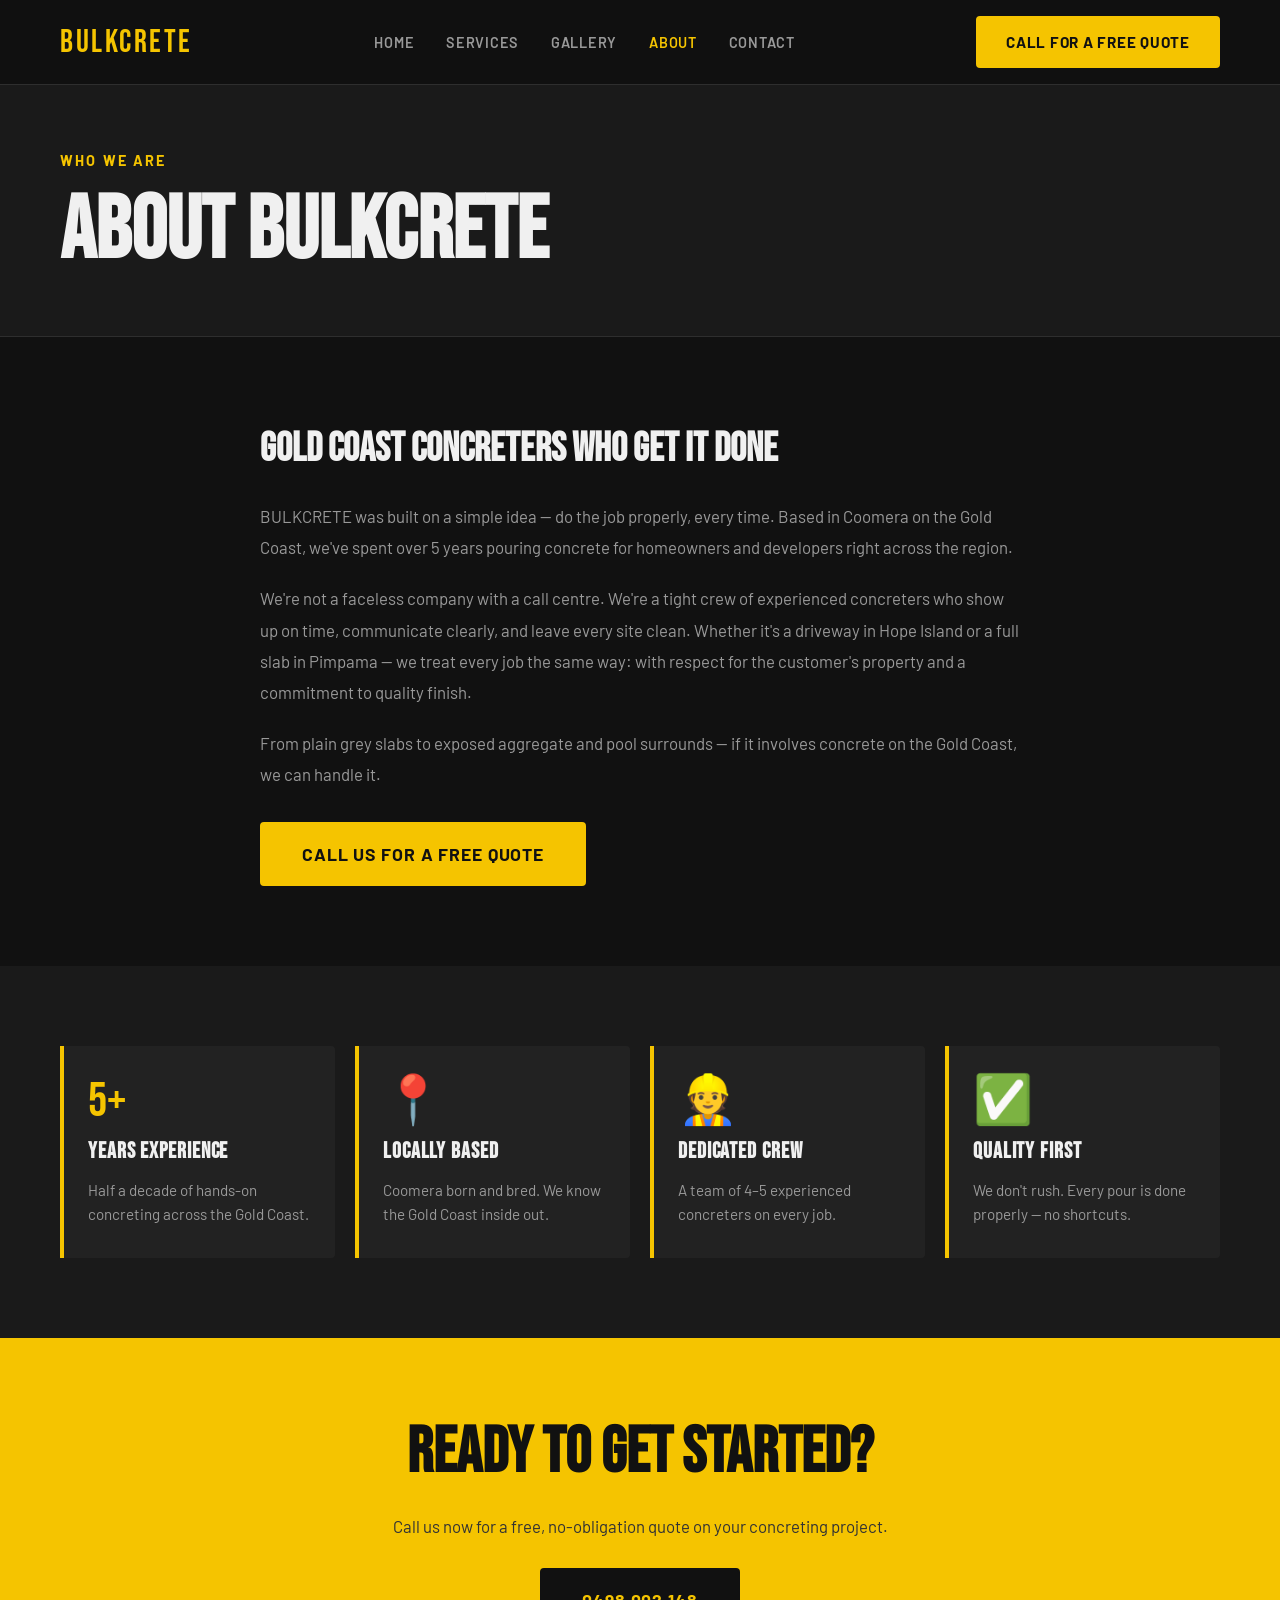
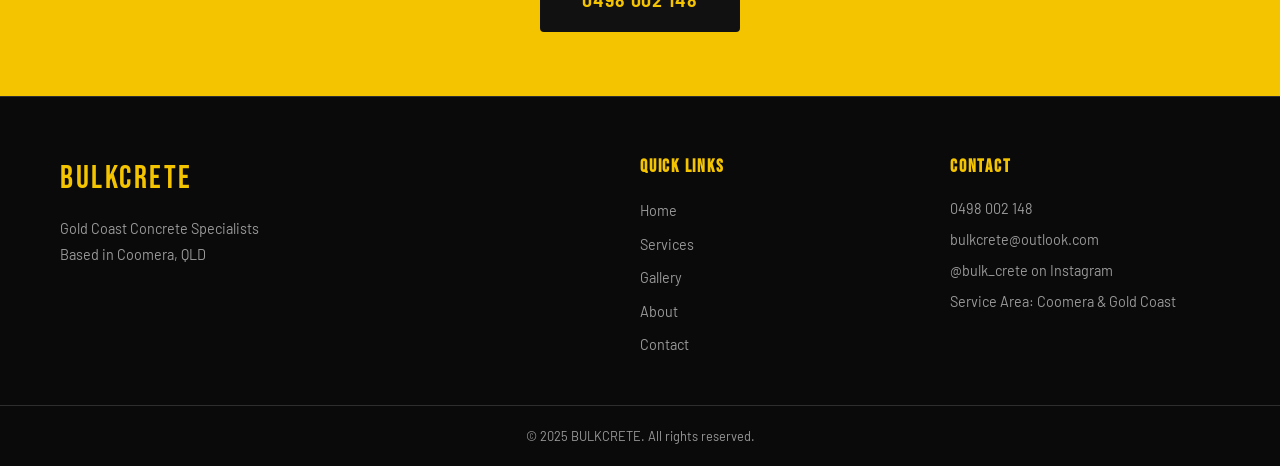
==== about.html @ e26b2277 "Initial commit — BULKCRETE website" ====
<!DOCTYPE html>
<html lang="en">
<head>
  <meta charset="UTF-8" />
  <meta name="viewport" content="width=device-width, initial-scale=1.0" />
  <meta name="description" content="About BULKCRETE — Gold Coast concrete specialists based in Coomera with 5+ years experience." />
  <title>About | BULKCRETE Gold Coast</title>
  <link rel="stylesheet" href="src/css/style.css" />
  <link rel="preconnect" href="https://fonts.googleapis.com" />
  <link rel="preconnect" href="https://fonts.gstatic.com" crossorigin />
  <link href="https://fonts.googleapis.com/css2?family=Bebas+Neue&family=Barlow:wght@400;500;600;700&display=swap" rel="stylesheet" />
</head>
<body>

  <header class="site-header">
    <div class="container header-inner">
      <a href="index.html" class="logo"><span class="logo-text">BULKCRETE</span></a>
      <nav class="main-nav">
        <button class="nav-toggle" aria-label="Open menu">&#9776;</button>
        <ul class="nav-list">
          <li><a href="index.html">Home</a></li>
          <li><a href="services.html">Services</a></li>
          <li><a href="gallery.html">Gallery</a></li>
          <li><a href="about.html">About</a></li>
          <li><a href="contact.html">Contact</a></li>
        </ul>
      </nav>
      <a href="tel:0498002148" class="btn btn-primary header-cta">Call for a Free Quote</a>
    </div>
  </header>

  <section class="page-hero" style="background:var(--color-surface);padding:4rem 0 3rem;border-bottom:1px solid var(--color-border);">
    <div class="container">
      <p class="hero-eyebrow">Who We Are</p>
      <h1 style="font-family:var(--font-heading);font-size:clamp(3rem,7vw,5.5rem);text-transform:uppercase;line-height:1;margin-bottom:0.75rem;">About BULKCRETE</h1>
    </div>
  </section>

  <section class="section-pad">
    <div class="container" style="max-width:800px;">
      <h2 style="font-family:var(--font-heading);font-size:2.5rem;text-transform:uppercase;margin-bottom:1.25rem;">Gold Coast Concreters Who Get It Done</h2>
      <p style="color:var(--color-text-muted);font-size:1.05rem;line-height:1.85;margin-bottom:1.25rem;">
        BULKCRETE was built on a simple idea — do the job properly, every time. Based in Coomera on the Gold Coast, we've spent over 5 years pouring concrete for homeowners and developers right across the region.
      </p>
      <p style="color:var(--color-text-muted);font-size:1.05rem;line-height:1.85;margin-bottom:1.25rem;">
        We're not a faceless company with a call centre. We're a tight crew of experienced concreters who show up on time, communicate clearly, and leave every site clean. Whether it's a driveway in Hope Island or a full slab in Pimpama — we treat every job the same way: with respect for the customer's property and a commitment to quality finish.
      </p>
      <p style="color:var(--color-text-muted);font-size:1.05rem;line-height:1.85;margin-bottom:2rem;">
        From plain grey slabs to exposed aggregate and pool surrounds — if it involves concrete on the Gold Coast, we can handle it.
      </p>
      <a href="tel:0498002148" class="btn btn-primary btn-large">Call Us for a Free Quote</a>
    </div>
  </section>

  <section class="section-pad section-dark">
    <div class="container">
      <div class="why-grid">
        <div class="why-card">
          <span class="why-number">5+</span>
          <h3>Years Experience</h3>
          <p>Half a decade of hands-on concreting across the Gold Coast.</p>
        </div>
        <div class="why-card">
          <span class="why-number">📍</span>
          <h3>Locally Based</h3>
          <p>Coomera born and bred. We know the Gold Coast inside out.</p>
        </div>
        <div class="why-card">
          <span class="why-number">👷</span>
          <h3>Dedicated Crew</h3>
          <p>A team of 4–5 experienced concreters on every job.</p>
        </div>
        <div class="why-card">
          <span class="why-number">✅</span>
          <h3>Quality First</h3>
          <p>We don't rush. Every pour is done properly — no shortcuts.</p>
        </div>
      </div>
    </div>
  </section>

  <section class="cta-banner">
    <div class="container cta-banner-inner">
      <h2>Ready to Get Started?</h2>
      <p>Call us now for a free, no-obligation quote on your concreting project.</p>
      <a href="tel:0498002148" class="btn btn-primary btn-large">0498 002 148</a>
    </div>
  </section>

  <footer class="site-footer">
    <div class="container footer-inner">
      <div class="footer-brand">
        <span class="logo-text">BULKCRETE</span>
        <p>Gold Coast Concrete Specialists<br/>Based in Coomera, QLD</p>
      </div>
      <div class="footer-nav">
        <h4>Quick Links</h4>
        <ul>
          <li><a href="index.html">Home</a></li>
          <li><a href="services.html">Services</a></li>
          <li><a href="gallery.html">Gallery</a></li>
          <li><a href="about.html">About</a></li>
          <li><a href="contact.html">Contact</a></li>
        </ul>
      </div>
      <div class="footer-contact">
        <h4>Contact</h4>
        <p><a href="tel:0498002148">0498 002 148</a></p>
        <p><a href="mailto:bulkcrete@outlook.com">bulkcrete@outlook.com</a></p>
        <p><a href="https://www.instagram.com/bulk_crete" target="_blank">@bulk_crete on Instagram</a></p>
        <p>Service Area: Coomera & Gold Coast</p>
      </div>
    </div>
    <div class="footer-bottom">
      <p>&copy; 2025 BULKCRETE. All rights reserved.</p>
    </div>
  </footer>

  <script src="src/js/main.js"></script>
</body>
</html>
---- src/css/style.css ----
/* ========================================
   BULKCRETE — Main Stylesheet
   Design: Industrial, bold, masculine
   Palette: Charcoal + High-vis Yellow
   ======================================== */

/* ---- CSS Variables ---- */
:root {
  --color-bg: #111111;
  --color-surface: #1a1a1a;
  --color-surface-2: #222222;
  --color-accent: #f5c400;       /* High-vis yellow */
  --color-accent-dark: #c49b00;
  --color-text: #f0f0f0;
  --color-text-muted: #999999;
  --color-border: #2e2e2e;

  --font-heading: 'Bebas Neue', sans-serif;
  --font-body: 'Barlow', sans-serif;

  --radius: 4px;
  --transition: 0.2s ease;

  --container-max: 1200px;
  --container-pad: 1.25rem;

  --section-pad: 5rem 0;
}

/* ---- Reset ---- */
*, *::before, *::after { box-sizing: border-box; margin: 0; padding: 0; }
html { scroll-behavior: smooth; }
body {
  background: var(--color-bg);
  color: var(--color-text);
  font-family: var(--font-body);
  font-size: 1rem;
  line-height: 1.6;
  -webkit-font-smoothing: antialiased;
}
img { display: block; max-width: 100%; height: auto; }
a { color: inherit; text-decoration: none; }
ul { list-style: none; }

/* ---- Utility ---- */
.container {
  max-width: var(--container-max);
  margin: 0 auto;
  padding: 0 var(--container-pad);
}

.section-pad { padding: var(--section-pad); }

.section-dark {
  background: var(--color-surface);
}

.section-title {
  font-family: var(--font-heading);
  font-size: clamp(2.2rem, 5vw, 3.5rem);
  letter-spacing: 0.02em;
  text-transform: uppercase;
  color: var(--color-text);
  margin-bottom: 0.5rem;
}

.section-sub {
  color: var(--color-text-muted);
  font-size: 1.05rem;
  margin-bottom: 2.5rem;
}

.section-cta {
  text-align: center;
  margin-top: 2.5rem;
}

/* ---- Buttons ---- */
.btn {
  display: inline-block;
  padding: 0.75rem 1.75rem;
  border-radius: var(--radius);
  font-family: var(--font-body);
  font-weight: 700;
  font-size: 0.95rem;
  letter-spacing: 0.05em;
  text-transform: uppercase;
  cursor: pointer;
  border: 2px solid transparent;
  transition: var(--transition);
}

.btn-primary {
  background: var(--color-accent);
  color: #111;
  border-color: var(--color-accent);
}
.btn-primary:hover {
  background: var(--color-accent-dark);
  border-color: var(--color-accent-dark);
}

.btn-secondary {
  background: transparent;
  color: var(--color-accent);
  border-color: var(--color-accent);
}
.btn-secondary:hover {
  background: var(--color-accent);
  color: #111;
}

.btn-large {
  padding: 1rem 2.5rem;
  font-size: 1.1rem;
}

/* ========================================
   HEADER
   ======================================== */
.site-header {
  position: sticky;
  top: 0;
  z-index: 100;
  background: rgba(17,17,17,0.97);
  backdrop-filter: blur(8px);
  border-bottom: 1px solid var(--color-border);
}

.header-inner {
  display: flex;
  align-items: center;
  justify-content: space-between;
  padding-top: 1rem;
  padding-bottom: 1rem;
  gap: 1rem;
}

.logo-text {
  font-family: var(--font-heading);
  font-size: 2rem;
  letter-spacing: 0.08em;
  color: var(--color-accent);
}

.logo img { height: 48px; width: auto; }

.main-nav { display: flex; align-items: center; }

.nav-list {
  display: flex;
  gap: 2rem;
}

.nav-list a {
  font-weight: 600;
  font-size: 0.9rem;
  letter-spacing: 0.05em;
  text-transform: uppercase;
  color: var(--color-text-muted);
  transition: var(--transition);
}
.nav-list a:hover { color: var(--color-accent); }

.nav-toggle {
  display: none;
  background: none;
  border: none;
  color: var(--color-text);
  font-size: 1.5rem;
  cursor: pointer;
}

.header-cta { white-space: nowrap; }

/* ========================================
   HERO
   ======================================== */
.hero {
  position: relative;
  min-height: 90vh;
  display: flex;
  align-items: center;

  background-image: url('../assets/images/driveway-4.jpg');
  background-size: cover;
  background-position: center;

  /* Fallback if no image yet */
  background-color: #1a1a1a;
}

.hero-overlay {
  position: absolute;
  inset: 0;
  background: linear-gradient(
    to right,
    rgba(0,0,0,0.85) 0%,
    rgba(0,0,0,0.4) 100%
  );
}

.hero-content {
  position: relative;
  z-index: 1;
  max-width: 650px;
}

.hero-eyebrow {
  font-size: 0.9rem;
  font-weight: 700;
  letter-spacing: 0.15em;
  text-transform: uppercase;
  color: var(--color-accent);
  margin-bottom: 1rem;
}

.hero-headline {
  font-family: var(--font-heading);
  font-size: clamp(4rem, 10vw, 7rem);
  line-height: 0.95;
  text-transform: uppercase;
  letter-spacing: 0.02em;
  color: var(--color-text);
  margin-bottom: 1.25rem;
}

.hero-sub {
  font-size: 1.1rem;
  color: rgba(240,240,240,0.8);
  margin-bottom: 2rem;
  max-width: 460px;
}

/* ========================================
   SERVICES OVERVIEW
   ======================================== */
.services-grid {
  display: grid;
  grid-template-columns: repeat(auto-fit, minmax(280px, 1fr));
  gap: 1.25rem;
}

.service-card {
  background: var(--color-surface);
  border: 1px solid var(--color-border);
  border-radius: var(--radius);
  padding: 2rem 1.75rem;
  transition: var(--transition);
  display: block;
}

.service-card:hover {
  border-color: var(--color-accent);
  transform: translateY(-3px);
}

.service-icon {
  font-size: 2rem;
  margin-bottom: 0.75rem;
}

.service-card h3 {
  font-family: var(--font-heading);
  font-size: 1.5rem;
  letter-spacing: 0.05em;
  text-transform: uppercase;
  color: var(--color-text);
  margin-bottom: 0.5rem;
}

.service-card p {
  color: var(--color-text-muted);
  font-size: 0.95rem;
}

/* ========================================
   WHY BULKCRETE
   ======================================== */
.why-grid {
  display: grid;
  grid-template-columns: repeat(auto-fit, minmax(220px, 1fr));
  gap: 1.25rem;
}

.why-card {
  background: var(--color-surface-2);
  border-left: 4px solid var(--color-accent);
  padding: 2rem 1.5rem;
  border-radius: 0 var(--radius) var(--radius) 0;
}

.why-number {
  display: block;
  font-family: var(--font-heading);
  font-size: 3rem;
  color: var(--color-accent);
  line-height: 1;
  margin-bottom: 0.5rem;
}

.why-card h3 {
  font-family: var(--font-heading);
  font-size: 1.4rem;
  letter-spacing: 0.04em;
  text-transform: uppercase;
  margin-bottom: 0.5rem;
}

.why-card p {
  color: var(--color-text-muted);
  font-size: 0.95rem;
}

/* ========================================
   GALLERY PREVIEW
   ======================================== */
.gallery-grid {
  display: grid;
  grid-template-columns: repeat(3, 1fr);
  gap: 0.75rem;
}

.gallery-item {
  aspect-ratio: 4/3;
  overflow: hidden;
  border-radius: var(--radius);
  background: var(--color-surface-2);
}

.gallery-item img {
  width: 100%;
  height: 100%;
  object-fit: cover;
  transition: transform 0.3s ease;
}
.gallery-item:hover img { transform: scale(1.04); }

/* Placeholder styling — remove when real photos added */
.placeholder-img {
  display: flex;
  align-items: center;
  justify-content: center;
  color: var(--color-text-muted);
  font-size: 0.85rem;
  border: 1px dashed var(--color-border);
}

/* ========================================
   TESTIMONIALS
   ======================================== */
.testimonials-grid {
  display: grid;
  grid-template-columns: repeat(auto-fit, minmax(280px, 1fr));
  gap: 1.25rem;
}

.testimonial-card {
  background: var(--color-surface-2);
  border-radius: var(--radius);
  padding: 2rem;
  border-top: 3px solid var(--color-accent);
}

.testimonial-text {
  font-size: 1rem;
  font-style: italic;
  color: var(--color-text);
  margin-bottom: 1rem;
  line-height: 1.7;
}

.testimonial-author {
  font-size: 0.85rem;
  font-weight: 700;
  letter-spacing: 0.05em;
  text-transform: uppercase;
  color: var(--color-accent);
}

/* ========================================
   CTA BANNER
   ======================================== */
.cta-banner {
  background: var(--color-accent);
  padding: 4rem 0;
}

.cta-banner-inner {
  text-align: center;
}

.cta-banner h2 {
  font-family: var(--font-heading);
  font-size: clamp(2.5rem, 5vw, 4rem);
  text-transform: uppercase;
  color: #111;
  margin-bottom: 0.5rem;
}

.cta-banner p {
  color: #333;
  font-size: 1.05rem;
  margin-bottom: 1.75rem;
}

.cta-banner .btn-primary {
  background: #111;
  color: var(--color-accent);
  border-color: #111;
}
.cta-banner .btn-primary:hover {
  background: #000;
}

/* ========================================
   FOOTER
   ======================================== */
.site-footer {
  background: #0a0a0a;
  border-top: 1px solid var(--color-border);
  padding-top: 3.5rem;
}

.footer-inner {
  display: grid;
  grid-template-columns: 2fr 1fr 1fr;
  gap: 2.5rem;
  padding-bottom: 3rem;
}

.footer-brand .logo-text {
  display: block;
  margin-bottom: 0.75rem;
}

.footer-brand p {
  color: var(--color-text-muted);
  font-size: 0.9rem;
  line-height: 1.8;
}

.footer-nav h4,
.footer-contact h4 {
  font-family: var(--font-heading);
  font-size: 1.1rem;
  letter-spacing: 0.1em;
  text-transform: uppercase;
  color: var(--color-accent);
  margin-bottom: 1rem;
}

.footer-nav ul { display: flex; flex-direction: column; gap: 0.5rem; }
.footer-nav a {
  color: var(--color-text-muted);
  font-size: 0.9rem;
  transition: var(--transition);
}
.footer-nav a:hover { color: var(--color-text); }

.footer-contact p {
  color: var(--color-text-muted);
  font-size: 0.9rem;
  margin-bottom: 0.5rem;
}
.footer-contact a:hover { color: var(--color-accent); }

.footer-bottom {
  border-top: 1px solid var(--color-border);
  padding: 1.25rem 0;
  text-align: center;
}
.footer-bottom p {
  color: var(--color-text-muted);
  font-size: 0.8rem;
}

/* ========================================
   MOBILE — RESPONSIVE
   ======================================== */
@media (max-width: 768px) {
  :root { --section-pad: 3.5rem 0; }

  .header-cta { display: none; }

  .nav-toggle { display: block; }

  .nav-list {
    display: none;
    position: absolute;
    top: 100%;
    left: 0;
    right: 0;
    background: var(--color-bg);
    flex-direction: column;
    gap: 0;
    border-top: 1px solid var(--color-border);
    border-bottom: 1px solid var(--color-border);
  }

  .nav-list.open { display: flex; }

  .nav-list li a {
    display: block;
    padding: 1rem 1.25rem;
    border-bottom: 1px solid var(--color-border);
  }

  .gallery-grid {
    grid-template-columns: repeat(2, 1fr);
  }

  .footer-inner {
    grid-template-columns: 1fr;
    gap: 2rem;
  }

  .hero { min-height: 85vh; }
}

@media (max-width: 480px) {
  .gallery-grid { grid-template-columns: 1fr 1fr; }
  .services-grid { grid-template-columns: 1fr; }
}
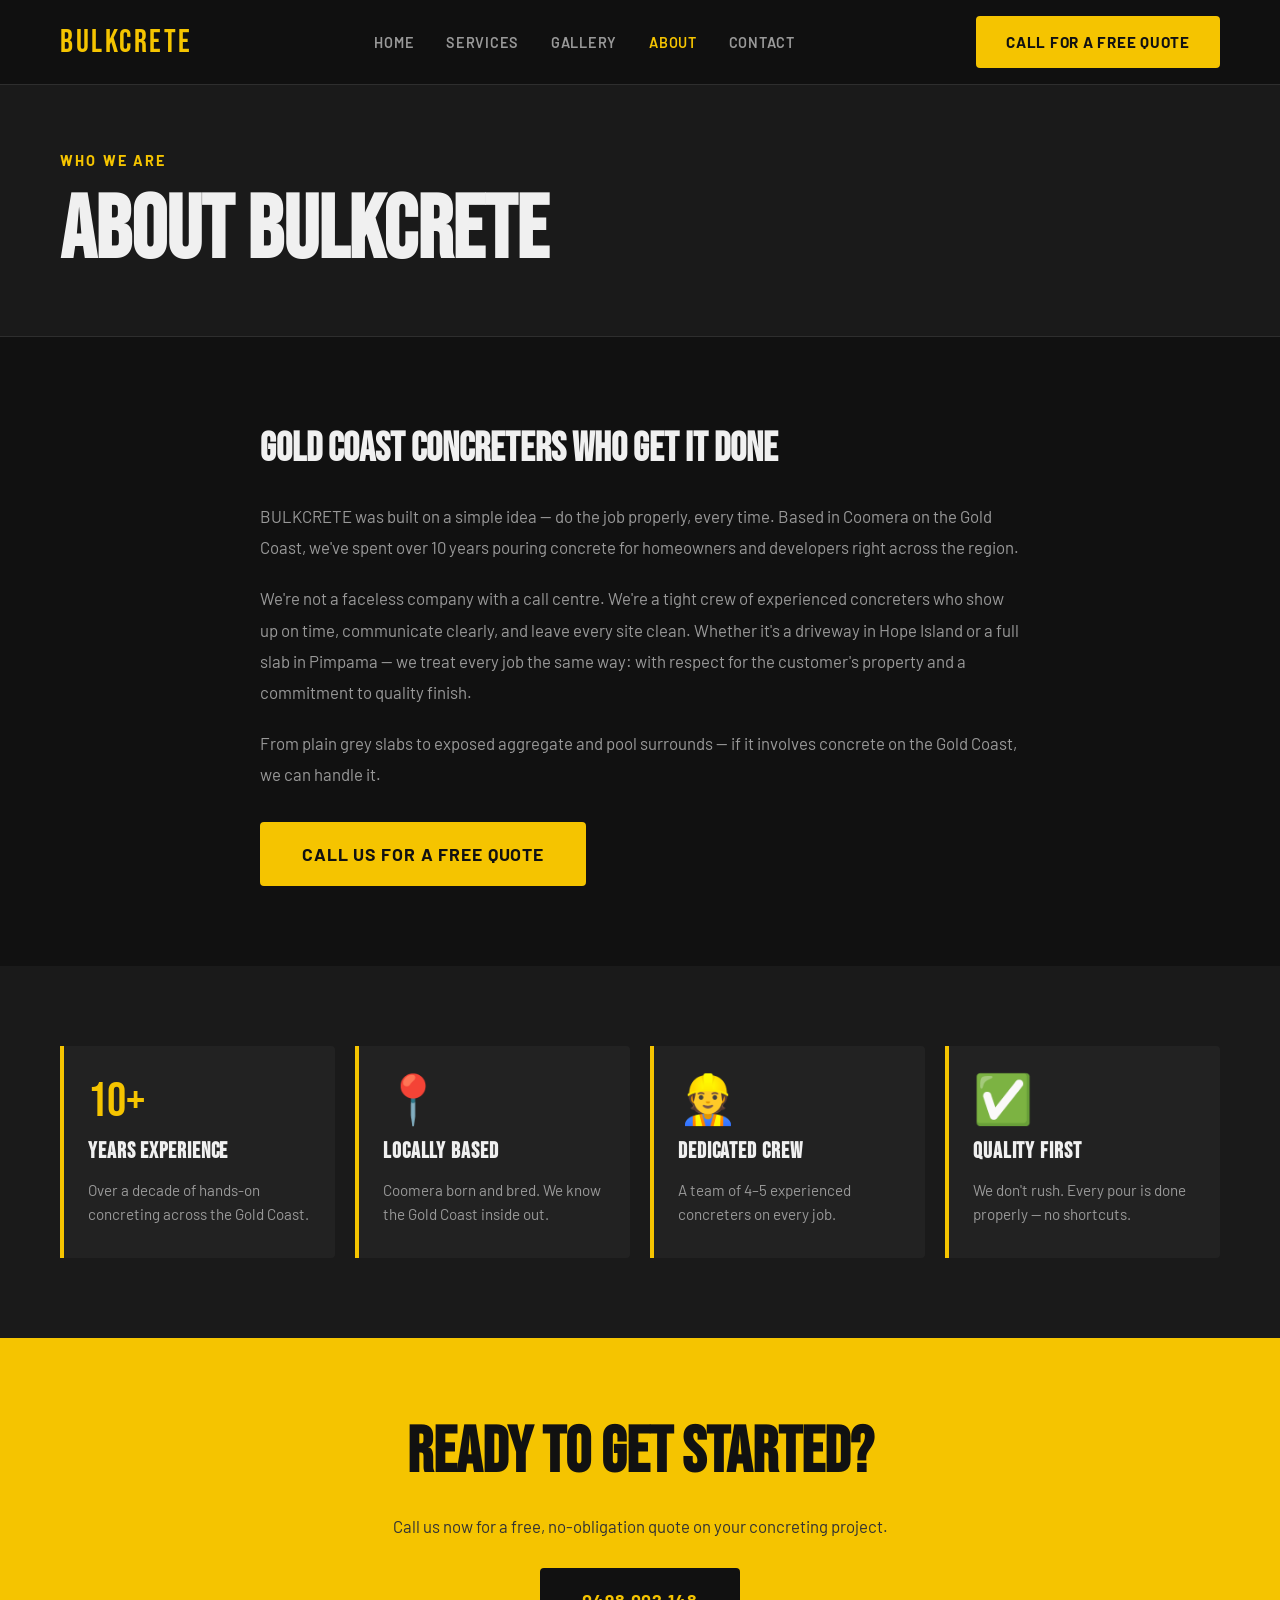
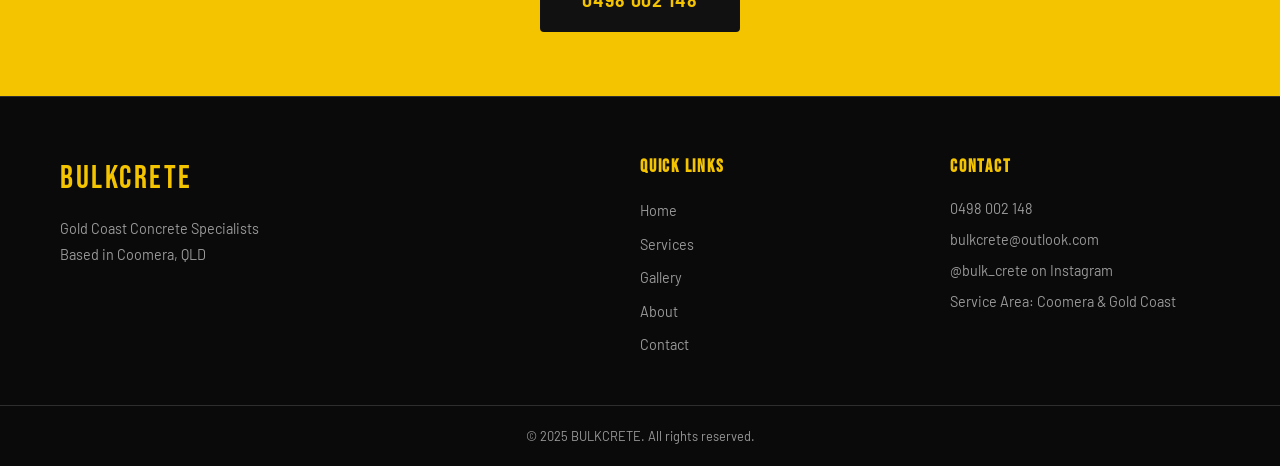
==== commit 5b275b1e: "Update years experience from 5+ to 10+" ====
--- a/about.html
+++ b/about.html
@@ -3,7 +3,7 @@
 <head>
   <meta charset="UTF-8" />
   <meta name="viewport" content="width=device-width, initial-scale=1.0" />
-  <meta name="description" content="About BULKCRETE — Gold Coast concrete specialists based in Coomera with 5+ years experience." />
+  <meta name="description" content="About BULKCRETE — Gold Coast concrete specialists based in Coomera with 10+ years experience." />
   <title>About | BULKCRETE Gold Coast</title>
   <link rel="stylesheet" href="src/css/style.css" />
   <link rel="preconnect" href="https://fonts.googleapis.com" />
@@ -40,7 +40,7 @@
     <div class="container" style="max-width:800px;">
       <h2 style="font-family:var(--font-heading);font-size:2.5rem;text-transform:uppercase;margin-bottom:1.25rem;">Gold Coast Concreters Who Get It Done</h2>
       <p style="color:var(--color-text-muted);font-size:1.05rem;line-height:1.85;margin-bottom:1.25rem;">
-        BULKCRETE was built on a simple idea — do the job properly, every time. Based in Coomera on the Gold Coast, we've spent over 5 years pouring concrete for homeowners and developers right across the region.
+        BULKCRETE was built on a simple idea — do the job properly, every time. Based in Coomera on the Gold Coast, we've spent over 10 years pouring concrete for homeowners and developers right across the region.
       </p>
       <p style="color:var(--color-text-muted);font-size:1.05rem;line-height:1.85;margin-bottom:1.25rem;">
         We're not a faceless company with a call centre. We're a tight crew of experienced concreters who show up on time, communicate clearly, and leave every site clean. Whether it's a driveway in Hope Island or a full slab in Pimpama — we treat every job the same way: with respect for the customer's property and a commitment to quality finish.
@@ -56,9 +56,9 @@
     <div class="container">
       <div class="why-grid">
         <div class="why-card">
-          <span class="why-number">5+</span>
+          <span class="why-number">10+</span>
           <h3>Years Experience</h3>
-          <p>Half a decade of hands-on concreting across the Gold Coast.</p>
+          <p>Over a decade of hands-on concreting across the Gold Coast.</p>
         </div>
         <div class="why-card">
           <span class="why-number">📍</span>
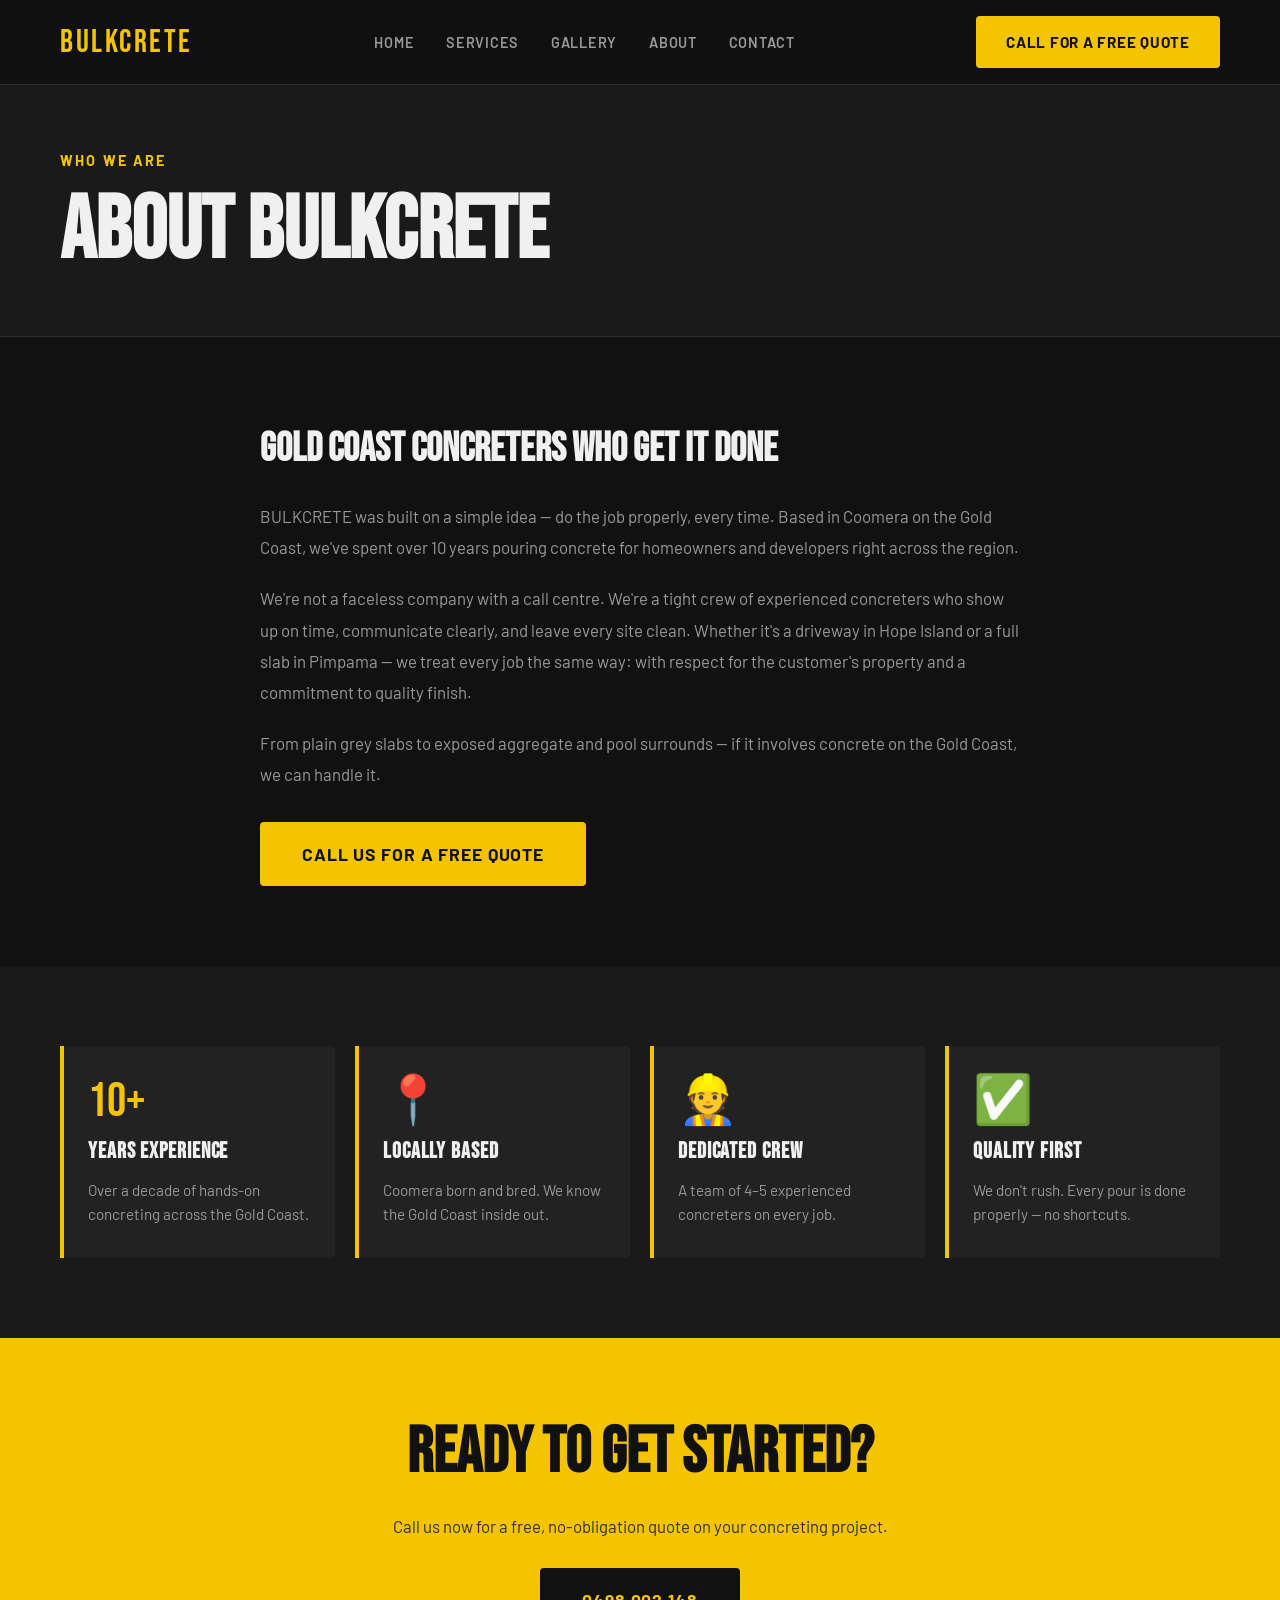
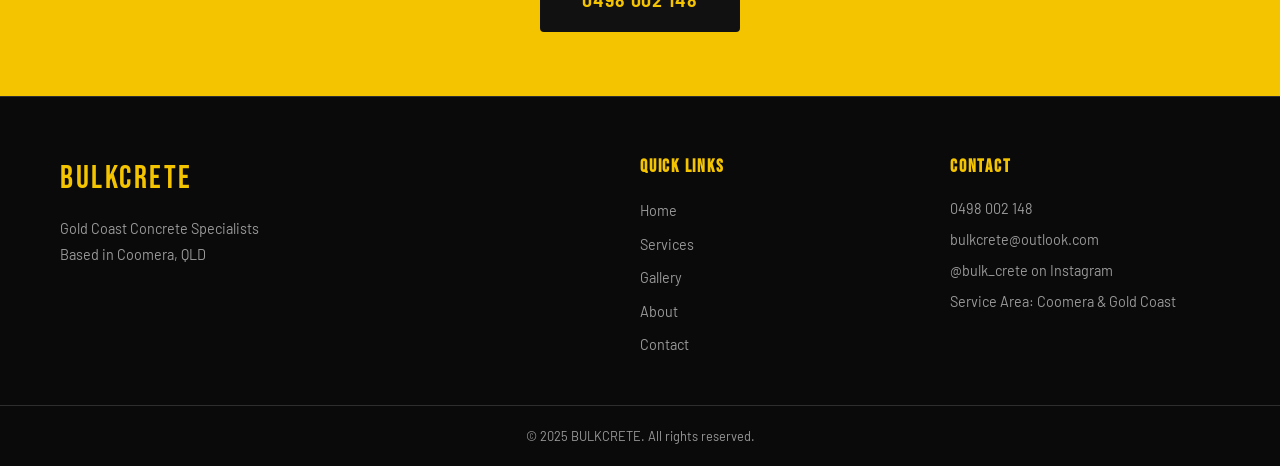
==== commit 13483a92: "Remove .html extensions from internal navigation links - Update all href attributes to use clean URL" ====
--- a/about.html
+++ b/about.html
@@ -14,15 +14,15 @@
 
   <header class="site-header">
     <div class="container header-inner">
-      <a href="index.html" class="logo"><span class="logo-text">BULKCRETE</span></a>
+      <a href="/" class="logo"><span class="logo-text">BULKCRETE</span></a>
       <nav class="main-nav">
         <button class="nav-toggle" aria-label="Open menu">&#9776;</button>
         <ul class="nav-list">
-          <li><a href="index.html">Home</a></li>
-          <li><a href="services.html">Services</a></li>
-          <li><a href="gallery.html">Gallery</a></li>
-          <li><a href="about.html">About</a></li>
-          <li><a href="contact.html">Contact</a></li>
+          <li><a href="/">Home</a></li>
+          <li><a href="/services">Services</a></li>
+          <li><a href="/gallery">Gallery</a></li>
+          <li><a href="/about">About</a></li>
+          <li><a href="/contact">Contact</a></li>
         </ul>
       </nav>
       <a href="tel:0498002148" class="btn btn-primary header-cta">Call for a Free Quote</a>
@@ -96,11 +96,11 @@
       <div class="footer-nav">
         <h4>Quick Links</h4>
         <ul>
-          <li><a href="index.html">Home</a></li>
-          <li><a href="services.html">Services</a></li>
-          <li><a href="gallery.html">Gallery</a></li>
-          <li><a href="about.html">About</a></li>
-          <li><a href="contact.html">Contact</a></li>
+          <li><a href="/">Home</a></li>
+          <li><a href="/services">Services</a></li>
+          <li><a href="/gallery">Gallery</a></li>
+          <li><a href="/about">About</a></li>
+          <li><a href="/contact">Contact</a></li>
         </ul>
       </div>
       <div class="footer-contact">
